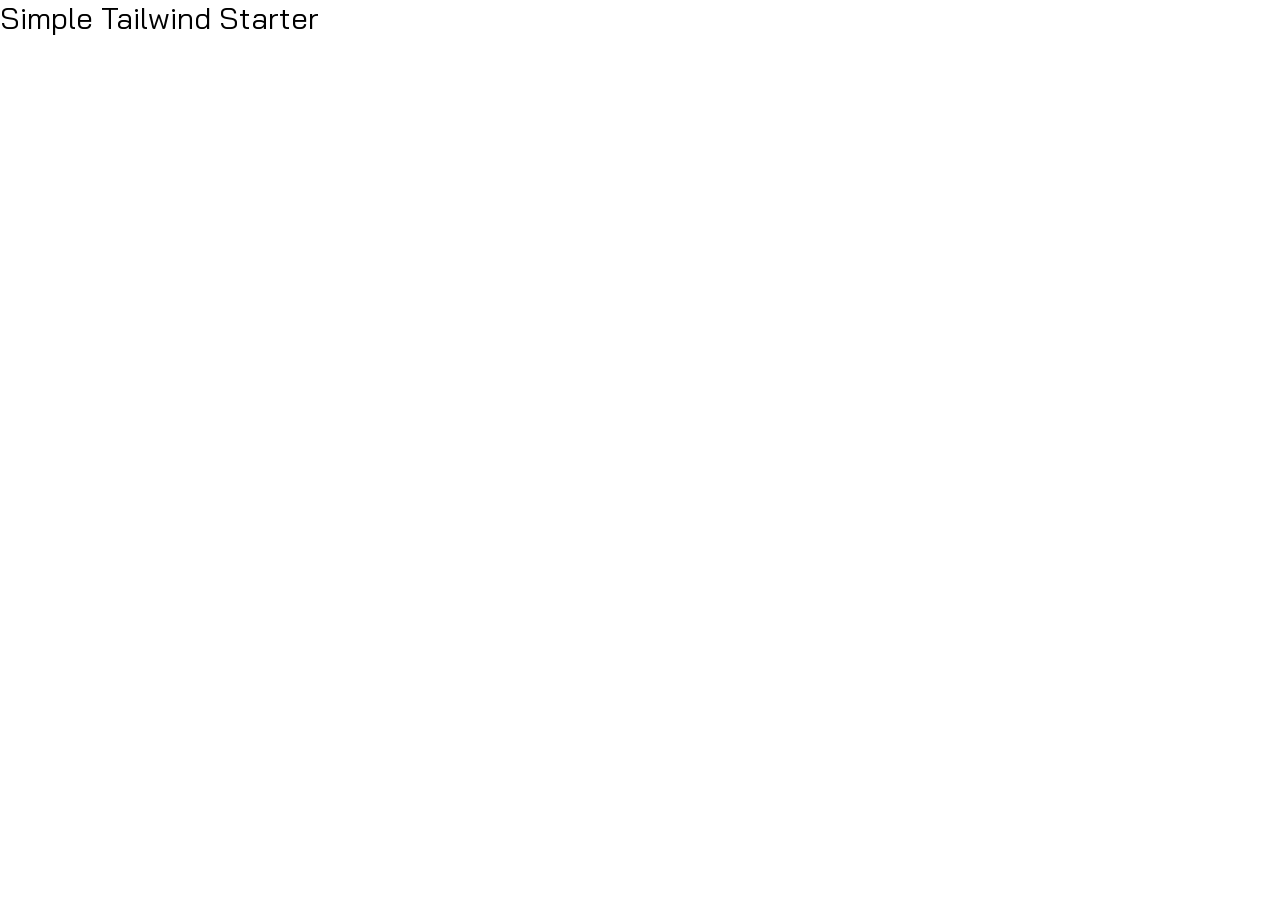
==== src/index.html @ b0ad0be3 "setup and config" ====
<!DOCTYPE html>
<html lang="en">
  <head>
    <meta charset="UTF-8" />
    <meta name="viewport" content="width=device-width, initial-scale=1.0" />
    <link rel="preconnect" href="https://fonts.googleapis.com" />
    <link rel="preconnect" href="https://fonts.gstatic.com" crossorigin />
    <link
      href="https://fonts.googleapis.com/css2?family=Bai+Jamjuree:wght@400;600&display=swap"
      rel="stylesheet"
    />
    <link rel="stylesheet" href="../css//style.css" />
    <title>Simple Tailwind Starter</title>
  </head>
  <body>
    <h1 class="text-3xl">Simple Tailwind Starter</h1>
  </body>
</html>
---- css/style.css ----
/*
! tailwindcss v3.4.5 | MIT License | https://tailwindcss.com
*/

/*
1. Prevent padding and border from affecting element width. (https://github.com/mozdevs/cssremedy/issues/4)
2. Allow adding a border to an element by just adding a border-width. (https://github.com/tailwindcss/tailwindcss/pull/116)
*/

*,
::before,
::after {
  box-sizing: border-box;
  /* 1 */
  border-width: 0;
  /* 2 */
  border-style: solid;
  /* 2 */
  border-color: #e5e7eb;
  /* 2 */
}

::before,
::after {
  --tw-content: '';
}

/*
1. Use a consistent sensible line-height in all browsers.
2. Prevent adjustments of font size after orientation changes in iOS.
3. Use a more readable tab size.
4. Use the user's configured `sans` font-family by default.
5. Use the user's configured `sans` font-feature-settings by default.
6. Use the user's configured `sans` font-variation-settings by default.
7. Disable tap highlights on iOS
*/

html,
:host {
  line-height: 1.5;
  /* 1 */
  -webkit-text-size-adjust: 100%;
  /* 2 */
  -moz-tab-size: 4;
  /* 3 */
  -o-tab-size: 4;
     tab-size: 4;
  /* 3 */
  font-family: Bai Jamjuree, sans-serif;
  /* 4 */
  font-feature-settings: normal;
  /* 5 */
  font-variation-settings: normal;
  /* 6 */
  -webkit-tap-highlight-color: transparent;
  /* 7 */
}

/*
1. Remove the margin in all browsers.
2. Inherit line-height from `html` so users can set them as a class directly on the `html` element.
*/

body {
  margin: 0;
  /* 1 */
  line-height: inherit;
  /* 2 */
}

/*
1. Add the correct height in Firefox.
2. Correct the inheritance of border color in Firefox. (https://bugzilla.mozilla.org/show_bug.cgi?id=190655)
3. Ensure horizontal rules are visible by default.
*/

hr {
  height: 0;
  /* 1 */
  color: inherit;
  /* 2 */
  border-top-width: 1px;
  /* 3 */
}

/*
Add the correct text decoration in Chrome, Edge, and Safari.
*/

abbr:where([title]) {
  -webkit-text-decoration: underline dotted;
          text-decoration: underline dotted;
}

/*
Remove the default font size and weight for headings.
*/

h1,
h2,
h3,
h4,
h5,
h6 {
  font-size: inherit;
  font-weight: inherit;
}

/*
Reset links to optimize for opt-in styling instead of opt-out.
*/

a {
  color: inherit;
  text-decoration: inherit;
}

/*
Add the correct font weight in Edge and Safari.
*/

b,
strong {
  font-weight: bolder;
}

/*
1. Use the user's configured `mono` font-family by default.
2. Use the user's configured `mono` font-feature-settings by default.
3. Use the user's configured `mono` font-variation-settings by default.
4. Correct the odd `em` font sizing in all browsers.
*/

code,
kbd,
samp,
pre {
  font-family: ui-monospace, SFMono-Regular, Menlo, Monaco, Consolas, "Liberation Mono", "Courier New", monospace;
  /* 1 */
  font-feature-settings: normal;
  /* 2 */
  font-variation-settings: normal;
  /* 3 */
  font-size: 1em;
  /* 4 */
}

/*
Add the correct font size in all browsers.
*/

small {
  font-size: 80%;
}

/*
Prevent `sub` and `sup` elements from affecting the line height in all browsers.
*/

sub,
sup {
  font-size: 75%;
  line-height: 0;
  position: relative;
  vertical-align: baseline;
}

sub {
  bottom: -0.25em;
}

sup {
  top: -0.5em;
}

/*
1. Remove text indentation from table contents in Chrome and Safari. (https://bugs.chromium.org/p/chromium/issues/detail?id=999088, https://bugs.webkit.org/show_bug.cgi?id=201297)
2. Correct table border color inheritance in all Chrome and Safari. (https://bugs.chromium.org/p/chromium/issues/detail?id=935729, https://bugs.webkit.org/show_bug.cgi?id=195016)
3. Remove gaps between table borders by default.
*/

table {
  text-indent: 0;
  /* 1 */
  border-color: inherit;
  /* 2 */
  border-collapse: collapse;
  /* 3 */
}

/*
1. Change the font styles in all browsers.
2. Remove the margin in Firefox and Safari.
3. Remove default padding in all browsers.
*/

button,
input,
optgroup,
select,
textarea {
  font-family: inherit;
  /* 1 */
  font-feature-settings: inherit;
  /* 1 */
  font-variation-settings: inherit;
  /* 1 */
  font-size: 100%;
  /* 1 */
  font-weight: inherit;
  /* 1 */
  line-height: inherit;
  /* 1 */
  letter-spacing: inherit;
  /* 1 */
  color: inherit;
  /* 1 */
  margin: 0;
  /* 2 */
  padding: 0;
  /* 3 */
}

/*
Remove the inheritance of text transform in Edge and Firefox.
*/

button,
select {
  text-transform: none;
}

/*
1. Correct the inability to style clickable types in iOS and Safari.
2. Remove default button styles.
*/

button,
input:where([type='button']),
input:where([type='reset']),
input:where([type='submit']) {
  -webkit-appearance: button;
  /* 1 */
  background-color: transparent;
  /* 2 */
  background-image: none;
  /* 2 */
}

/*
Use the modern Firefox focus style for all focusable elements.
*/

:-moz-focusring {
  outline: auto;
}

/*
Remove the additional `:invalid` styles in Firefox. (https://github.com/mozilla/gecko-dev/blob/2f9eacd9d3d995c937b4251a5557d95d494c9be1/layout/style/res/forms.css#L728-L737)
*/

:-moz-ui-invalid {
  box-shadow: none;
}

/*
Add the correct vertical alignment in Chrome and Firefox.
*/

progress {
  vertical-align: baseline;
}

/*
Correct the cursor style of increment and decrement buttons in Safari.
*/

::-webkit-inner-spin-button,
::-webkit-outer-spin-button {
  height: auto;
}

/*
1. Correct the odd appearance in Chrome and Safari.
2. Correct the outline style in Safari.
*/

[type='search'] {
  -webkit-appearance: textfield;
  /* 1 */
  outline-offset: -2px;
  /* 2 */
}

/*
Remove the inner padding in Chrome and Safari on macOS.
*/

::-webkit-search-decoration {
  -webkit-appearance: none;
}

/*
1. Correct the inability to style clickable types in iOS and Safari.
2. Change font properties to `inherit` in Safari.
*/

::-webkit-file-upload-button {
  -webkit-appearance: button;
  /* 1 */
  font: inherit;
  /* 2 */
}

/*
Add the correct display in Chrome and Safari.
*/

summary {
  display: list-item;
}

/*
Removes the default spacing and border for appropriate elements.
*/

blockquote,
dl,
dd,
h1,
h2,
h3,
h4,
h5,
h6,
hr,
figure,
p,
pre {
  margin: 0;
}

fieldset {
  margin: 0;
  padding: 0;
}

legend {
  padding: 0;
}

ol,
ul,
menu {
  list-style: none;
  margin: 0;
  padding: 0;
}

/*
Reset default styling for dialogs.
*/

dialog {
  padding: 0;
}

/*
Prevent resizing textareas horizontally by default.
*/

textarea {
  resize: vertical;
}

/*
1. Reset the default placeholder opacity in Firefox. (https://github.com/tailwindlabs/tailwindcss/issues/3300)
2. Set the default placeholder color to the user's configured gray 400 color.
*/

input::-moz-placeholder, textarea::-moz-placeholder {
  opacity: 1;
  /* 1 */
  color: #9ca3af;
  /* 2 */
}

input::placeholder,
textarea::placeholder {
  opacity: 1;
  /* 1 */
  color: #9ca3af;
  /* 2 */
}

/*
Set the default cursor for buttons.
*/

button,
[role="button"] {
  cursor: pointer;
}

/*
Make sure disabled buttons don't get the pointer cursor.
*/

:disabled {
  cursor: default;
}

/*
1. Make replaced elements `display: block` by default. (https://github.com/mozdevs/cssremedy/issues/14)
2. Add `vertical-align: middle` to align replaced elements more sensibly by default. (https://github.com/jensimmons/cssremedy/issues/14#issuecomment-634934210)
   This can trigger a poorly considered lint error in some tools but is included by design.
*/

img,
svg,
video,
canvas,
audio,
iframe,
embed,
object {
  display: block;
  /* 1 */
  vertical-align: middle;
  /* 2 */
}

/*
Constrain images and videos to the parent width and preserve their intrinsic aspect ratio. (https://github.com/mozdevs/cssremedy/issues/14)
*/

img,
video {
  max-width: 100%;
  height: auto;
}

/* Make elements with the HTML hidden attribute stay hidden by default */

[hidden] {
  display: none;
}

*, ::before, ::after {
  --tw-border-spacing-x: 0;
  --tw-border-spacing-y: 0;
  --tw-translate-x: 0;
  --tw-translate-y: 0;
  --tw-rotate: 0;
  --tw-skew-x: 0;
  --tw-skew-y: 0;
  --tw-scale-x: 1;
  --tw-scale-y: 1;
  --tw-pan-x:  ;
  --tw-pan-y:  ;
  --tw-pinch-zoom:  ;
  --tw-scroll-snap-strictness: proximity;
  --tw-gradient-from-position:  ;
  --tw-gradient-via-position:  ;
  --tw-gradient-to-position:  ;
  --tw-ordinal:  ;
  --tw-slashed-zero:  ;
  --tw-numeric-figure:  ;
  --tw-numeric-spacing:  ;
  --tw-numeric-fraction:  ;
  --tw-ring-inset:  ;
  --tw-ring-offset-width: 0px;
  --tw-ring-offset-color: #fff;
  --tw-ring-color: rgb(59 130 246 / 0.5);
  --tw-ring-offset-shadow: 0 0 #0000;
  --tw-ring-shadow: 0 0 #0000;
  --tw-shadow: 0 0 #0000;
  --tw-shadow-colored: 0 0 #0000;
  --tw-blur:  ;
  --tw-brightness:  ;
  --tw-contrast:  ;
  --tw-grayscale:  ;
  --tw-hue-rotate:  ;
  --tw-invert:  ;
  --tw-saturate:  ;
  --tw-sepia:  ;
  --tw-drop-shadow:  ;
  --tw-backdrop-blur:  ;
  --tw-backdrop-brightness:  ;
  --tw-backdrop-contrast:  ;
  --tw-backdrop-grayscale:  ;
  --tw-backdrop-hue-rotate:  ;
  --tw-backdrop-invert:  ;
  --tw-backdrop-opacity:  ;
  --tw-backdrop-saturate:  ;
  --tw-backdrop-sepia:  ;
  --tw-contain-size:  ;
  --tw-contain-layout:  ;
  --tw-contain-paint:  ;
  --tw-contain-style:  ;
}

::backdrop {
  --tw-border-spacing-x: 0;
  --tw-border-spacing-y: 0;
  --tw-translate-x: 0;
  --tw-translate-y: 0;
  --tw-rotate: 0;
  --tw-skew-x: 0;
  --tw-skew-y: 0;
  --tw-scale-x: 1;
  --tw-scale-y: 1;
  --tw-pan-x:  ;
  --tw-pan-y:  ;
  --tw-pinch-zoom:  ;
  --tw-scroll-snap-strictness: proximity;
  --tw-gradient-from-position:  ;
  --tw-gradient-via-position:  ;
  --tw-gradient-to-position:  ;
  --tw-ordinal:  ;
  --tw-slashed-zero:  ;
  --tw-numeric-figure:  ;
  --tw-numeric-spacing:  ;
  --tw-numeric-fraction:  ;
  --tw-ring-inset:  ;
  --tw-ring-offset-width: 0px;
  --tw-ring-offset-color: #fff;
  --tw-ring-color: rgb(59 130 246 / 0.5);
  --tw-ring-offset-shadow: 0 0 #0000;
  --tw-ring-shadow: 0 0 #0000;
  --tw-shadow: 0 0 #0000;
  --tw-shadow-colored: 0 0 #0000;
  --tw-blur:  ;
  --tw-brightness:  ;
  --tw-contrast:  ;
  --tw-grayscale:  ;
  --tw-hue-rotate:  ;
  --tw-invert:  ;
  --tw-saturate:  ;
  --tw-sepia:  ;
  --tw-drop-shadow:  ;
  --tw-backdrop-blur:  ;
  --tw-backdrop-brightness:  ;
  --tw-backdrop-contrast:  ;
  --tw-backdrop-grayscale:  ;
  --tw-backdrop-hue-rotate:  ;
  --tw-backdrop-invert:  ;
  --tw-backdrop-opacity:  ;
  --tw-backdrop-saturate:  ;
  --tw-backdrop-sepia:  ;
  --tw-contain-size:  ;
  --tw-contain-layout:  ;
  --tw-contain-paint:  ;
  --tw-contain-style:  ;
}

.bg-red-600 {
  --tw-bg-opacity: 1;
  background-color: rgb(220 38 38 / var(--tw-bg-opacity));
}

.text-3xl {
  font-size: 1.875rem;
  line-height: 2.25rem;
}
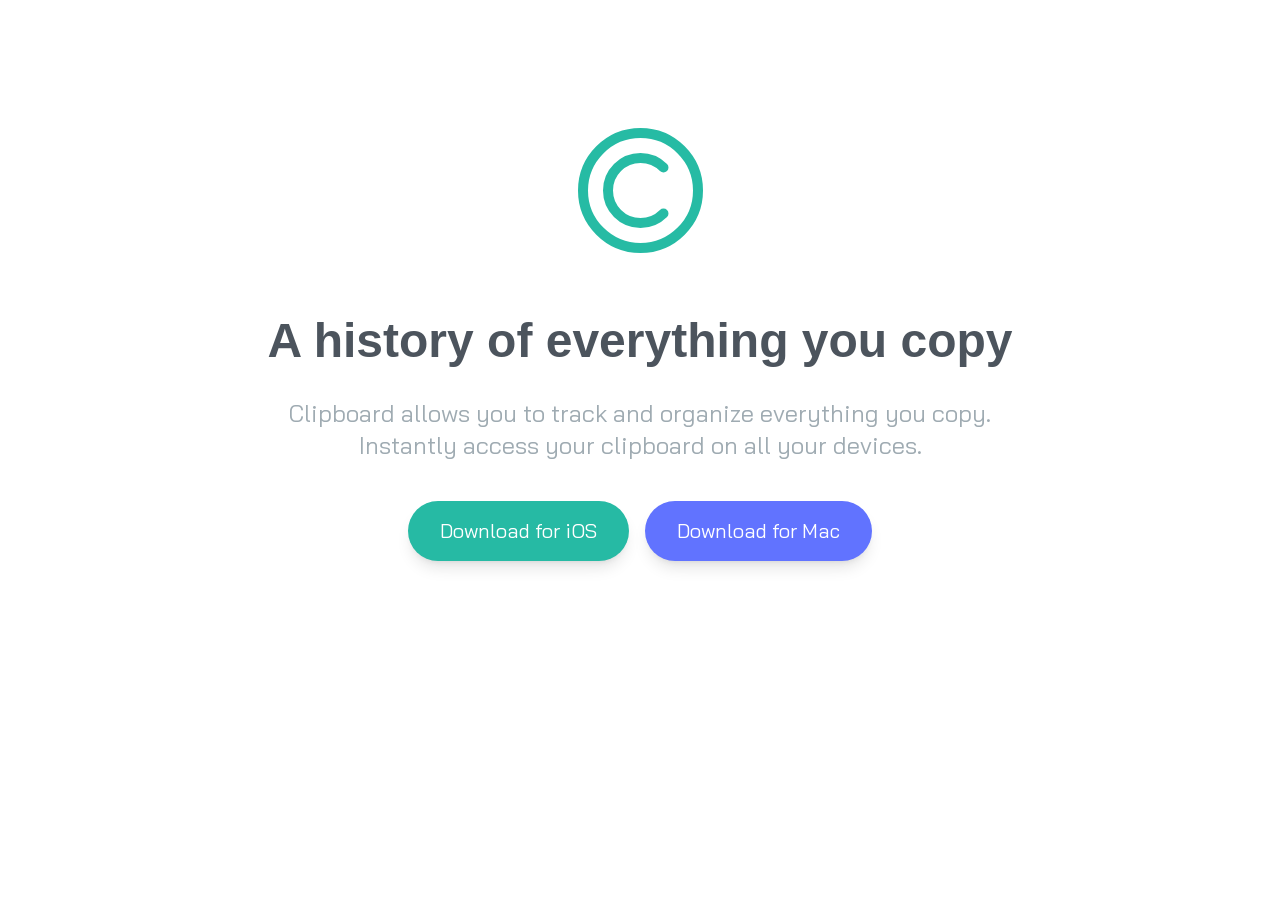
==== commit f2f5d43c: "hero section & background image" ====
--- a/src/index.html
+++ b/src/index.html
@@ -10,9 +10,52 @@
       rel="stylesheet"
     />
     <link rel="stylesheet" href="../css//style.css" />
-    <title>Simple Tailwind Starter</title>
+    <title>Clipboard</title>
   </head>
   <body>
-    <h1 class="text-3xl">Simple Tailwind Starter</h1>
+    <!-- Hero Section -->
+    <section id="hero">
+      <div class="max-w-6xl mx-auto text-center mb-40 px-10 pt-16">
+        <svg
+          width="125"
+          height="125"
+          class="mx-auto my-16"
+          xmlns="http://www.w3.org/2000/svg"
+        >
+          <g stroke="#26BBA4" stroke-width="10" fill="none" fill-rule="evenodd">
+            <circle cx="62.5" cy="62.5" r="57.5" />
+            <path
+              d="M85.481 85.481c-12.692 12.692-33.27 12.692-45.962 0s-12.692-33.27 0-45.962 33.27-12.692 45.962 0"
+              stroke-linecap="round"
+            />
+          </g>
+        </svg>
+
+        <h3 class="mb-8 text-4xl font-bold text-darkGrayishBlue md:text-5xl">
+          A history of everything you copy
+        </h3>
+
+        <p class="max-w-3xl mx-auto mb-10 text-2xl text-grayishBlue">
+          Clipboard allows you to track and organize everything you copy.
+          Instantly access your clipboard on all your devices.
+        </p>
+
+        <!-- Button Container -->
+        <div
+          class="flex flex-col justify-center w-full space-y-6 text-xl text-white md:flex-row md:space-y-0 md:space-x-4"
+        >
+          <a
+            href="#"
+            class="p-4 px-8 rounded-full shadow-lg bg-strongCyan duration-200 hover:opacity-80"
+            >Download for iOS</a
+          >
+          <a
+            href="#"
+            class="p-4 px-8 rounded-full shadow-lg bg-lightBlue duration-200 hover:opacity-80"
+            >Download for Mac</a
+          >
+        </div>
+      </div>
+    </section>
   </body>
 </html>
--- a/css/style.css
+++ b/css/style.css
@@ -554,12 +554,173 @@
   --tw-contain-style:  ;
 }
 
-.bg-red-600 {
+.mx-auto {
+  margin-left: auto;
+  margin-right: auto;
+}
+
+.my-16 {
+  margin-top: 4rem;
+  margin-bottom: 4rem;
+}
+
+.mb-10 {
+  margin-bottom: 2.5rem;
+}
+
+.mb-40 {
+  margin-bottom: 10rem;
+}
+
+.mb-8 {
+  margin-bottom: 2rem;
+}
+
+.flex {
+  display: flex;
+}
+
+.w-full {
+  width: 100%;
+}
+
+.max-w-3xl {
+  max-width: 48rem;
+}
+
+.max-w-6xl {
+  max-width: 72rem;
+}
+
+.flex-col {
+  flex-direction: column;
+}
+
+.justify-center {
+  justify-content: center;
+}
+
+.space-y-6 > :not([hidden]) ~ :not([hidden]) {
+  --tw-space-y-reverse: 0;
+  margin-top: calc(1.5rem * calc(1 - var(--tw-space-y-reverse)));
+  margin-bottom: calc(1.5rem * var(--tw-space-y-reverse));
+}
+
+.rounded-full {
+  border-radius: 9999px;
+}
+
+.bg-lightBlue {
   --tw-bg-opacity: 1;
-  background-color: rgb(220 38 38 / var(--tw-bg-opacity));
-}
-
-.text-3xl {
-  font-size: 1.875rem;
-  line-height: 2.25rem;
-}
+  background-color: hsl(233 100% 69% / var(--tw-bg-opacity));
+}
+
+.bg-strongCyan {
+  --tw-bg-opacity: 1;
+  background-color: hsl(171 66% 44% / var(--tw-bg-opacity));
+}
+
+.p-4 {
+  padding: 1rem;
+}
+
+.px-10 {
+  padding-left: 2.5rem;
+  padding-right: 2.5rem;
+}
+
+.px-8 {
+  padding-left: 2rem;
+  padding-right: 2rem;
+}
+
+.pt-16 {
+  padding-top: 4rem;
+}
+
+.text-center {
+  text-align: center;
+}
+
+.text-2xl {
+  font-size: 1.5rem;
+  line-height: 2rem;
+}
+
+.text-4xl {
+  font-size: 2.25rem;
+  line-height: 2.5rem;
+}
+
+.text-xl {
+  font-size: 1.25rem;
+  line-height: 1.75rem;
+}
+
+.font-bold {
+  font-weight: 700;
+}
+
+.text-darkGrayishBlue {
+  --tw-text-opacity: 1;
+  color: hsl(210 10% 33% / var(--tw-text-opacity));
+}
+
+.text-grayishBlue {
+  --tw-text-opacity: 1;
+  color: hsl(201 11% 66% / var(--tw-text-opacity));
+}
+
+.text-white {
+  --tw-text-opacity: 1;
+  color: rgb(255 255 255 / var(--tw-text-opacity));
+}
+
+.shadow-lg {
+  --tw-shadow: 0 10px 15px -3px rgb(0 0 0 / 0.1), 0 4px 6px -4px rgb(0 0 0 / 0.1);
+  --tw-shadow-colored: 0 10px 15px -3px var(--tw-shadow-color), 0 4px 6px -4px var(--tw-shadow-color);
+  box-shadow: var(--tw-ring-offset-shadow, 0 0 #0000), var(--tw-ring-shadow, 0 0 #0000), var(--tw-shadow);
+}
+
+.duration-200 {
+  transition-duration: 200ms;
+}
+
+body {
+  background-image: url("../src/images/bg-header-desktop.png");
+  background-repeat: no-repeat;
+  background-size: contain;
+}
+
+@media (max-width: 576px) {
+  body {
+    background-image: url("../src/images/bg-header-mobile.png");
+  }
+}
+
+.hover\:opacity-80:hover {
+  opacity: 0.8;
+}
+
+@media (min-width: 768px) {
+  .md\:flex-row {
+    flex-direction: row;
+  }
+
+  .md\:space-x-4 > :not([hidden]) ~ :not([hidden]) {
+    --tw-space-x-reverse: 0;
+    margin-right: calc(1rem * var(--tw-space-x-reverse));
+    margin-left: calc(1rem * calc(1 - var(--tw-space-x-reverse)));
+  }
+
+  .md\:space-y-0 > :not([hidden]) ~ :not([hidden]) {
+    --tw-space-y-reverse: 0;
+    margin-top: calc(0px * calc(1 - var(--tw-space-y-reverse)));
+    margin-bottom: calc(0px * var(--tw-space-y-reverse));
+  }
+
+  .md\:text-5xl {
+    font-size: 3rem;
+    line-height: 1;
+  }
+}
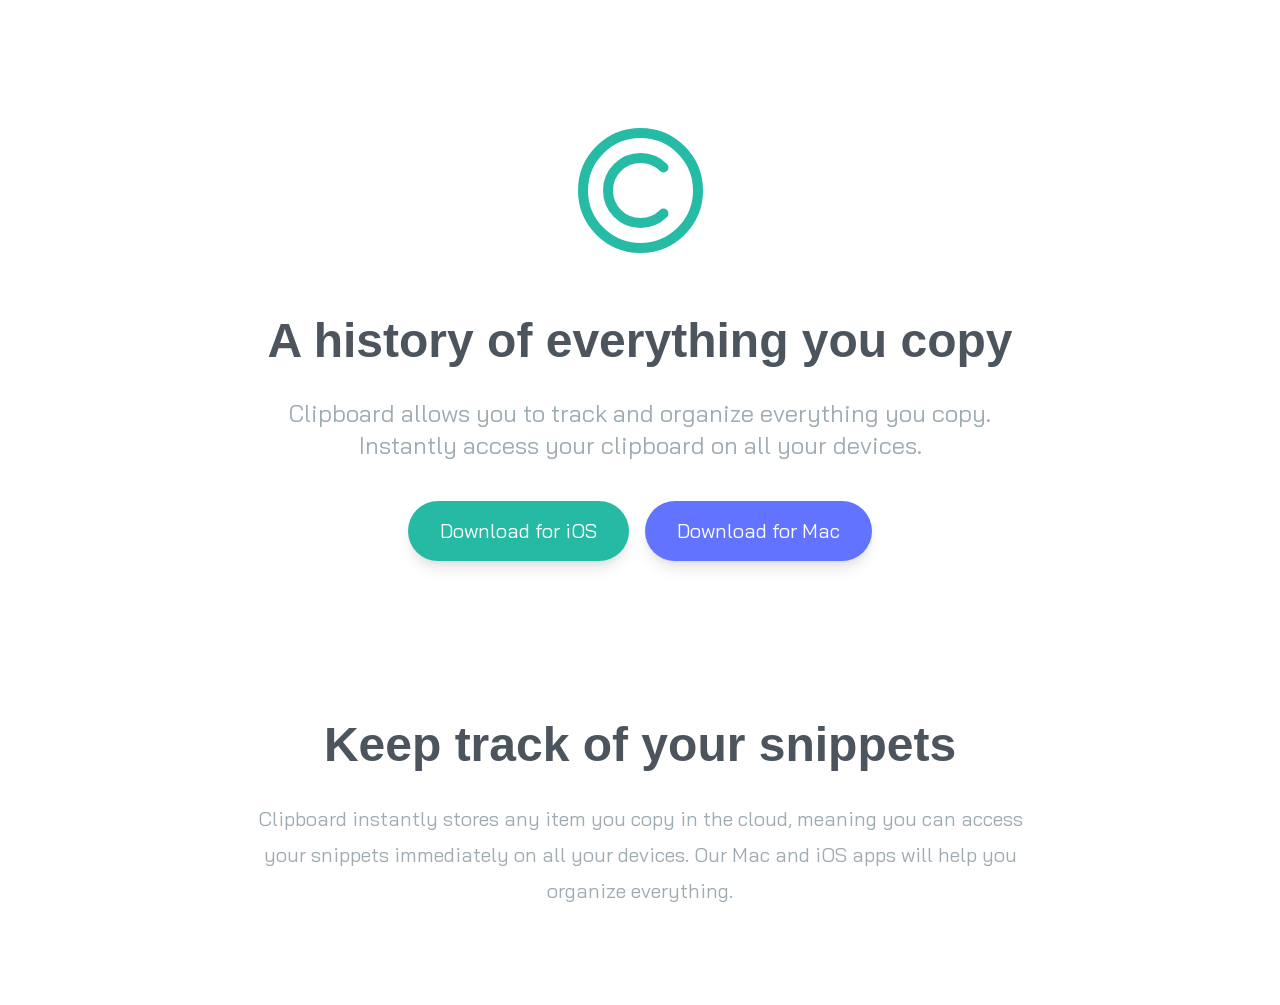
==== commit f5562de1: "snippets section & using directives" ====
--- a/src/index.html
+++ b/src/index.html
@@ -15,7 +15,7 @@
   <body>
     <!-- Hero Section -->
     <section id="hero">
-      <div class="max-w-6xl mx-auto text-center mb-40 px-10 pt-16">
+      <div class="section-container mb-40 px-10 pt-16">
         <svg
           width="125"
           height="125"
@@ -31,9 +31,7 @@
           </g>
         </svg>
 
-        <h3 class="mb-8 text-4xl font-bold text-darkGrayishBlue md:text-5xl">
-          A history of everything you copy
-        </h3>
+        <h3>A history of everything you copy</h3>
 
         <p class="max-w-3xl mx-auto mb-10 text-2xl text-grayishBlue">
           Clipboard allows you to track and organize everything you copy.
@@ -41,9 +39,7 @@
         </p>
 
         <!-- Button Container -->
-        <div
-          class="flex flex-col justify-center w-full space-y-6 text-xl text-white md:flex-row md:space-y-0 md:space-x-4"
-        >
+        <div class="button-container">
           <a
             href="#"
             class="p-4 px-8 rounded-full shadow-lg bg-strongCyan duration-200 hover:opacity-80"
@@ -57,5 +53,19 @@
         </div>
       </div>
     </section>
+
+    <!-- Snippets Section -->
+    <section id="snippets">
+      <div class="section-container my-20 px-10">
+        <h3>Keep track of your snippets</h3>
+        <p
+          class="max-w-3xl mx-auto mb-24 text-xl leading-9 text-center text-grayishBlue"
+        >
+          Clipboard instantly stores any item you copy in the cloud, meaning you
+          can access your snippets immediately on all your devices. Our Mac and
+          iOS apps will help you organize everything.
+        </p>
+      </div>
+    </section>
   </body>
 </html>
--- a/css/style.css
+++ b/css/style.css
@@ -444,6 +444,22 @@
 
 [hidden] {
   display: none;
+}
+
+h3 {
+  margin-bottom: 2rem;
+  font-size: 2.25rem;
+  line-height: 2.5rem;
+  font-weight: 700;
+  --tw-text-opacity: 1;
+  color: hsl(210 10% 33% / var(--tw-text-opacity));
+}
+
+@media (min-width: 768px) {
+  h3 {
+    font-size: 3rem;
+    line-height: 1;
+  }
 }
 
 *, ::before, ::after {
@@ -564,46 +580,25 @@
   margin-bottom: 4rem;
 }
 
+.my-20 {
+  margin-top: 5rem;
+  margin-bottom: 5rem;
+}
+
 .mb-10 {
   margin-bottom: 2.5rem;
 }
 
+.mb-24 {
+  margin-bottom: 6rem;
+}
+
 .mb-40 {
   margin-bottom: 10rem;
 }
 
-.mb-8 {
-  margin-bottom: 2rem;
-}
-
-.flex {
-  display: flex;
-}
-
-.w-full {
-  width: 100%;
-}
-
 .max-w-3xl {
   max-width: 48rem;
-}
-
-.max-w-6xl {
-  max-width: 72rem;
-}
-
-.flex-col {
-  flex-direction: column;
-}
-
-.justify-center {
-  justify-content: center;
-}
-
-.space-y-6 > :not([hidden]) ~ :not([hidden]) {
-  --tw-space-y-reverse: 0;
-  margin-top: calc(1.5rem * calc(1 - var(--tw-space-y-reverse)));
-  margin-bottom: calc(1.5rem * var(--tw-space-y-reverse));
 }
 
 .rounded-full {
@@ -647,33 +642,18 @@
   line-height: 2rem;
 }
 
-.text-4xl {
-  font-size: 2.25rem;
-  line-height: 2.5rem;
-}
-
 .text-xl {
   font-size: 1.25rem;
   line-height: 1.75rem;
 }
 
-.font-bold {
-  font-weight: 700;
-}
-
-.text-darkGrayishBlue {
-  --tw-text-opacity: 1;
-  color: hsl(210 10% 33% / var(--tw-text-opacity));
+.leading-9 {
+  line-height: 2.25rem;
 }
 
 .text-grayishBlue {
   --tw-text-opacity: 1;
   color: hsl(201 11% 66% / var(--tw-text-opacity));
-}
-
-.text-white {
-  --tw-text-opacity: 1;
-  color: rgb(255 255 255 / var(--tw-text-opacity));
 }
 
 .shadow-lg {
@@ -686,6 +666,48 @@
   transition-duration: 200ms;
 }
 
+.section-container {
+  margin-left: auto;
+  margin-right: auto;
+  max-width: 72rem;
+  text-align: center;
+}
+
+.button-container {
+  display: flex;
+  width: 100%;
+  flex-direction: column;
+  justify-content: center;
+}
+
+.button-container > :not([hidden]) ~ :not([hidden]) {
+  --tw-space-y-reverse: 0;
+  margin-top: calc(1.5rem * calc(1 - var(--tw-space-y-reverse)));
+  margin-bottom: calc(1.5rem * var(--tw-space-y-reverse));
+}
+
+.button-container {
+  font-size: 1.25rem;
+  line-height: 1.75rem;
+  --tw-text-opacity: 1;
+  color: rgb(255 255 255 / var(--tw-text-opacity));
+}
+
+@media (min-width: 768px) {
+  .button-container {
+    flex-direction: row;
+  }
+
+  .button-container > :not([hidden]) ~ :not([hidden]) {
+    --tw-space-y-reverse: 0;
+    margin-top: calc(0px * calc(1 - var(--tw-space-y-reverse)));
+    margin-bottom: calc(0px * var(--tw-space-y-reverse));
+    --tw-space-x-reverse: 0;
+    margin-right: calc(1rem * var(--tw-space-x-reverse));
+    margin-left: calc(1rem * calc(1 - var(--tw-space-x-reverse)));
+  }
+}
+
 body {
   background-image: url("../src/images/bg-header-desktop.png");
   background-repeat: no-repeat;
@@ -701,26 +723,3 @@
 .hover\:opacity-80:hover {
   opacity: 0.8;
 }
-
-@media (min-width: 768px) {
-  .md\:flex-row {
-    flex-direction: row;
-  }
-
-  .md\:space-x-4 > :not([hidden]) ~ :not([hidden]) {
-    --tw-space-x-reverse: 0;
-    margin-right: calc(1rem * var(--tw-space-x-reverse));
-    margin-left: calc(1rem * calc(1 - var(--tw-space-x-reverse)));
-  }
-
-  .md\:space-y-0 > :not([hidden]) ~ :not([hidden]) {
-    --tw-space-y-reverse: 0;
-    margin-top: calc(0px * calc(1 - var(--tw-space-y-reverse)));
-    margin-bottom: calc(0px * var(--tw-space-y-reverse));
-  }
-
-  .md\:text-5xl {
-    font-size: 3rem;
-    line-height: 1;
-  }
-}
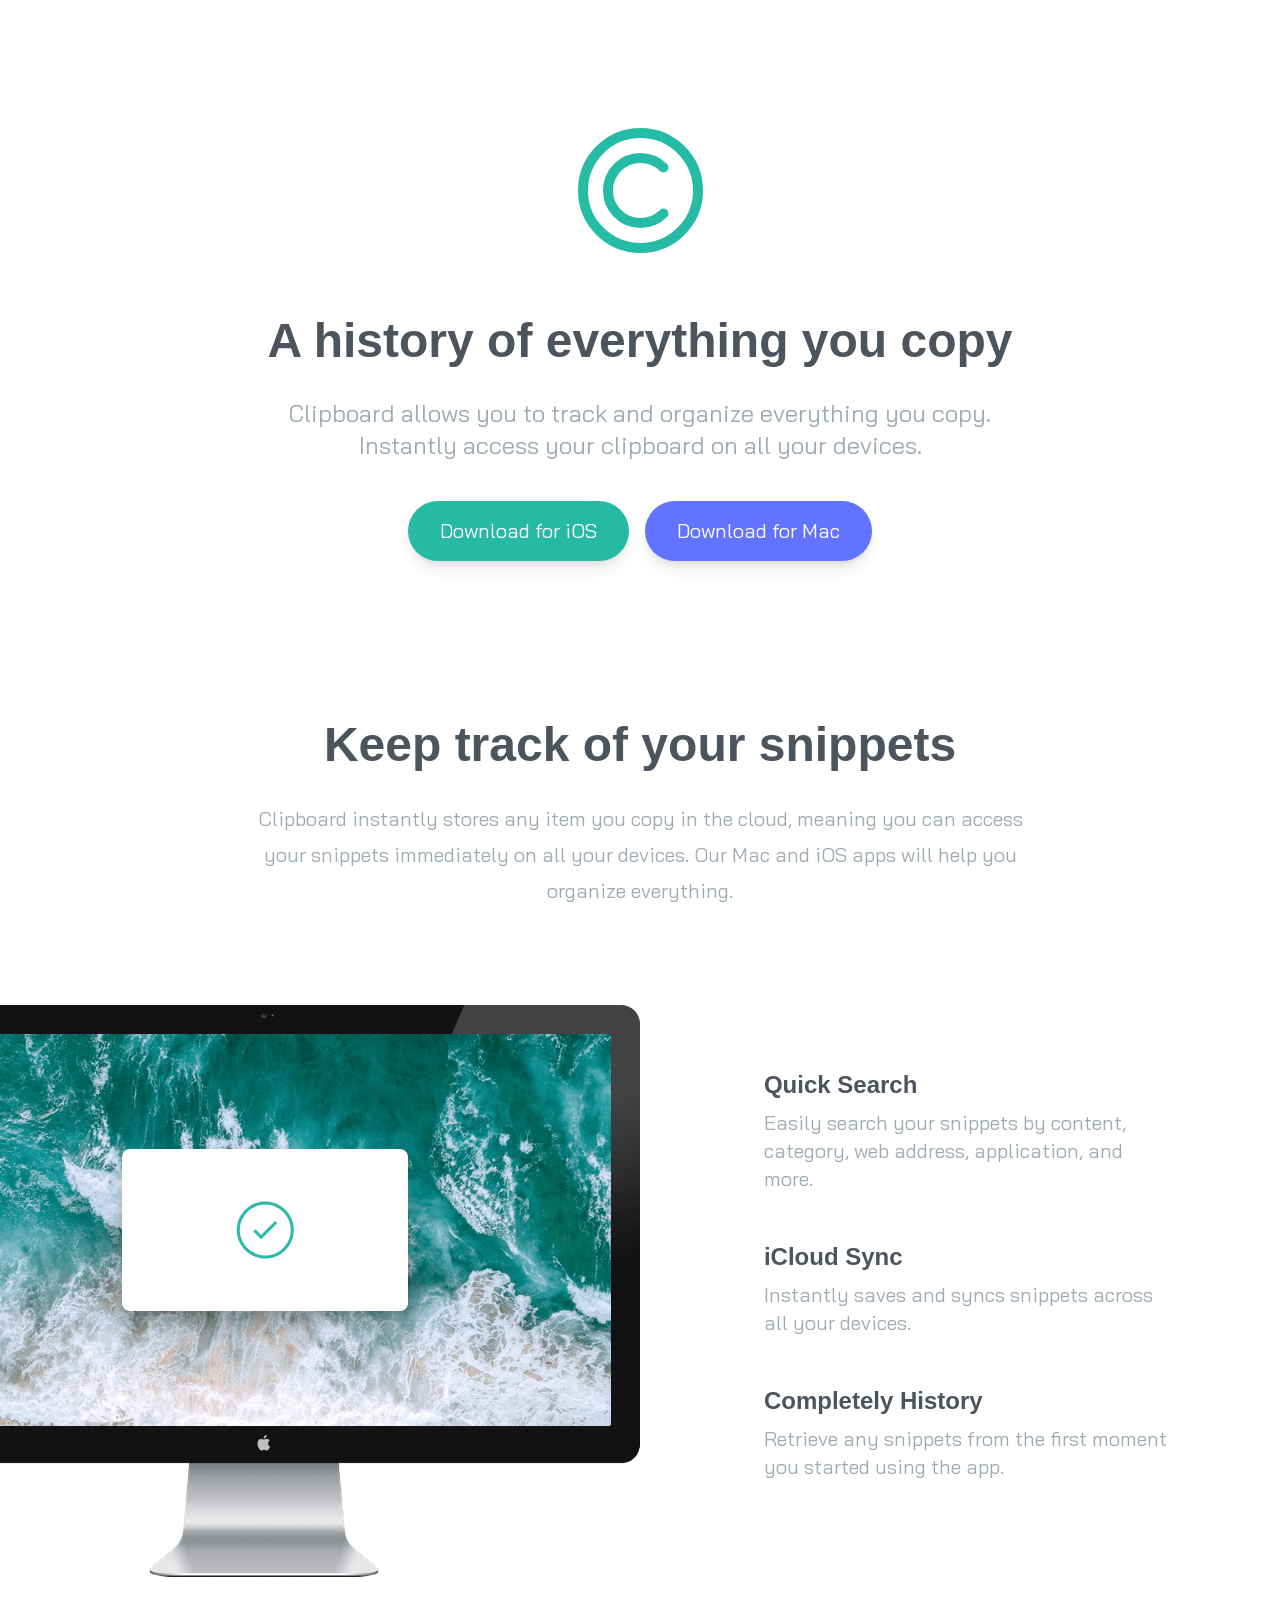
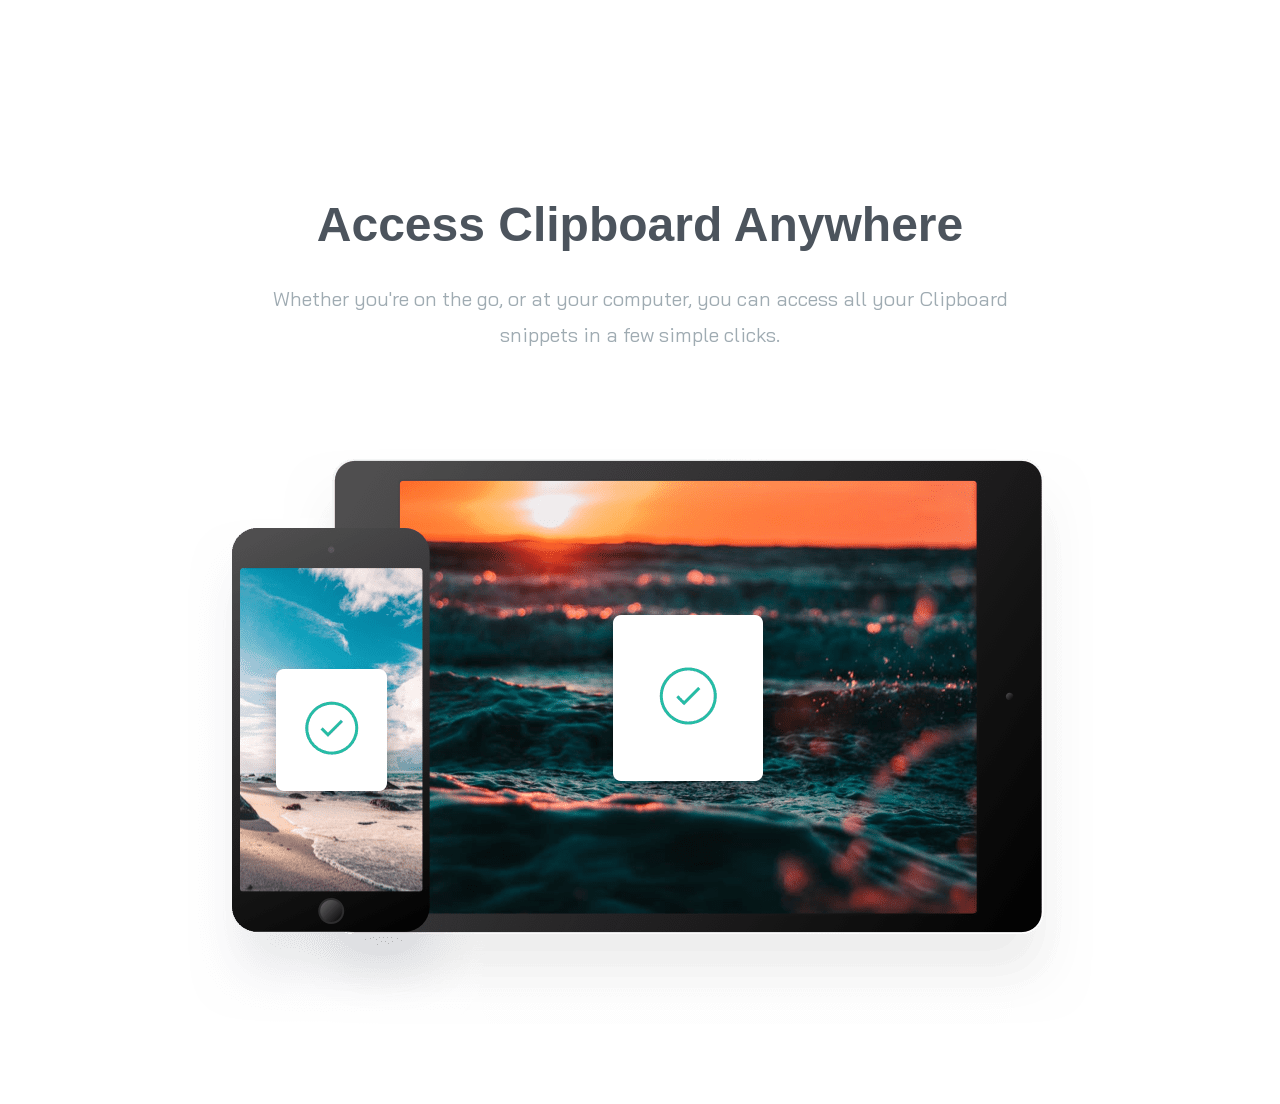
==== commit f7f4ea0a: "features section & items" ====
--- a/src/index.html
+++ b/src/index.html
@@ -67,5 +67,67 @@
         </p>
       </div>
     </section>
+
+    <!-- Features Section -->
+    <section id="features">
+      <div class="section-container my-20">
+        <div class="relative flex flex-col md:flex-row md:space-x-32">
+          <!-- Image -->
+          <div class="md:w-1/2">
+            <img
+              src="images/image-computer.png"
+              alt=""
+              class="md:absolute top-0 right-[50%]"
+            />
+          </div>
+
+          <!-- Items Container -->
+          <div
+            class="flex flex-col mt-16 mb-12 space-y-12 text-xl md:w-1/2 md:mb-60 md:text-left md:pl-16"
+          >
+            <!-- Item 1 -->
+            <div>
+              <h5>Quick Search</h5>
+              <p class="max-w-md text-grayishBlue">
+                Easily search your snippets by content, category, web address,
+                application, and more.
+              </p>
+            </div>
+
+            <!-- Item 2 -->
+            <div>
+              <h5>iCloud Sync</h5>
+              <p class="max-w-md text-grayishBlue">
+                Instantly saves and syncs snippets across all your devices.
+              </p>
+            </div>
+
+            <!-- Item 3 -->
+            <div>
+              <h5>Completely History</h5>
+              <p class="max-w-md text-grayishBlue">
+                Retrieve any snippets from the first moment you started using
+                the app.
+              </p>
+            </div>
+          </div>
+        </div>
+      </div>
+    </section>
+
+    <!-- Access Anywhere Section -->
+    <section id="access">
+      <div class="section-container my-20">
+        <h3>Access Clipboard Anywhere</h3>
+        <p
+          class="max-w-3xl mx-auto mb-24 text-xl leading-9 text-center text-grayishBlue"
+        >
+          Whether you're on the go, or at your computer, you can access all your
+          Clipboard snippets in a few simple clicks.
+        </p>
+
+        <img src="images/image-devices.png" alt="" class="mx-auto" />
+      </div>
+    </section>
   </body>
 </html>
--- a/css/style.css
+++ b/css/style.css
@@ -460,6 +460,15 @@
     font-size: 3rem;
     line-height: 1;
   }
+}
+
+h5 {
+  margin-bottom: 0.5rem;
+  font-size: 1.5rem;
+  line-height: 2rem;
+  font-weight: 700;
+  --tw-text-opacity: 1;
+  color: hsl(210 10% 33% / var(--tw-text-opacity));
 }
 
 *, ::before, ::after {
@@ -570,6 +579,18 @@
   --tw-contain-style:  ;
 }
 
+.relative {
+  position: relative;
+}
+
+.right-\[50\%\] {
+  right: 50%;
+}
+
+.top-0 {
+  top: 0px;
+}
+
 .mx-auto {
   margin-left: auto;
   margin-right: auto;
@@ -589,6 +610,10 @@
   margin-bottom: 2.5rem;
 }
 
+.mb-12 {
+  margin-bottom: 3rem;
+}
+
 .mb-24 {
   margin-bottom: 6rem;
 }
@@ -597,8 +622,30 @@
   margin-bottom: 10rem;
 }
 
+.mt-16 {
+  margin-top: 4rem;
+}
+
+.flex {
+  display: flex;
+}
+
 .max-w-3xl {
   max-width: 48rem;
+}
+
+.max-w-md {
+  max-width: 28rem;
+}
+
+.flex-col {
+  flex-direction: column;
+}
+
+.space-y-12 > :not([hidden]) ~ :not([hidden]) {
+  --tw-space-y-reverse: 0;
+  margin-top: calc(3rem * calc(1 - var(--tw-space-y-reverse)));
+  margin-bottom: calc(3rem * var(--tw-space-y-reverse));
 }
 
 .rounded-full {
@@ -670,6 +717,8 @@
   margin-left: auto;
   margin-right: auto;
   max-width: 72rem;
+  padding-left: 2.5rem;
+  padding-right: 2.5rem;
   text-align: center;
 }
 
@@ -723,3 +772,35 @@
 .hover\:opacity-80:hover {
   opacity: 0.8;
 }
+
+@media (min-width: 768px) {
+  .md\:absolute {
+    position: absolute;
+  }
+
+  .md\:mb-60 {
+    margin-bottom: 15rem;
+  }
+
+  .md\:w-1\/2 {
+    width: 50%;
+  }
+
+  .md\:flex-row {
+    flex-direction: row;
+  }
+
+  .md\:space-x-32 > :not([hidden]) ~ :not([hidden]) {
+    --tw-space-x-reverse: 0;
+    margin-right: calc(8rem * var(--tw-space-x-reverse));
+    margin-left: calc(8rem * calc(1 - var(--tw-space-x-reverse)));
+  }
+
+  .md\:pl-16 {
+    padding-left: 4rem;
+  }
+
+  .md\:text-left {
+    text-align: left;
+  }
+}
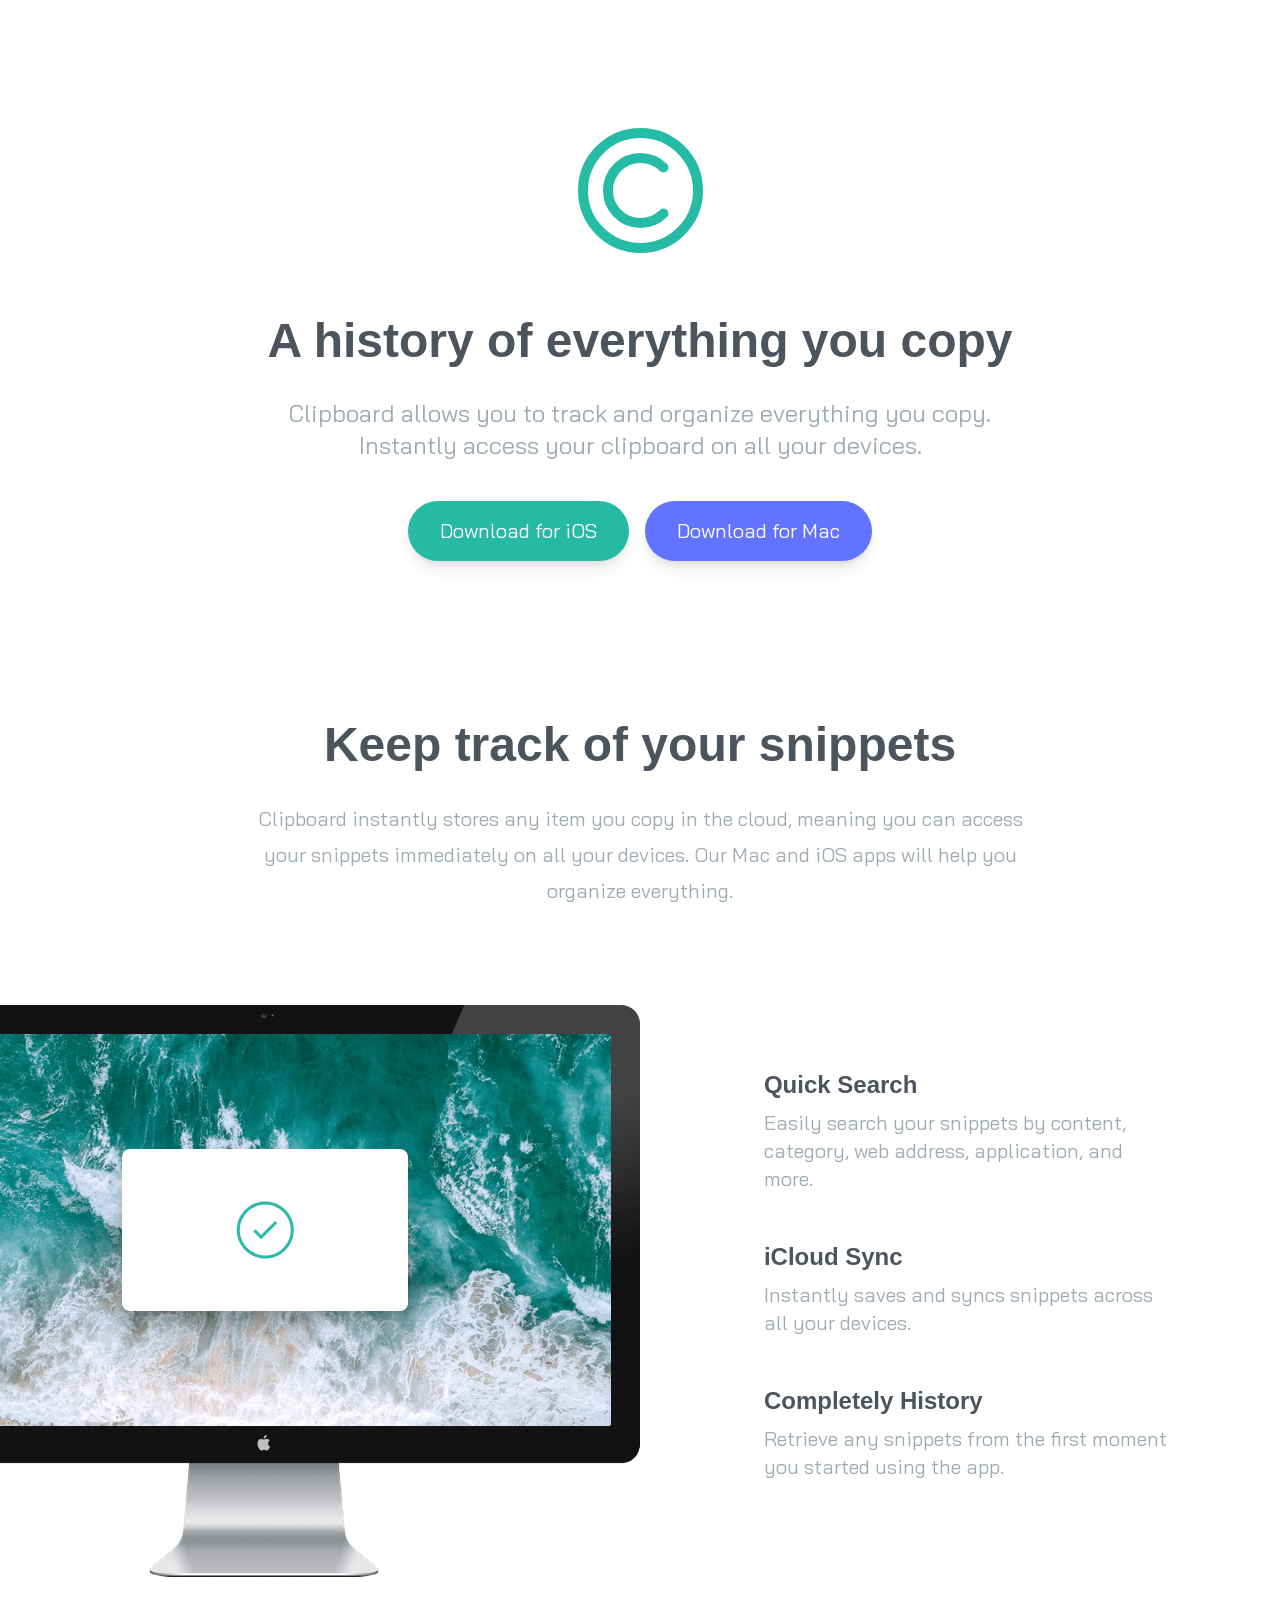
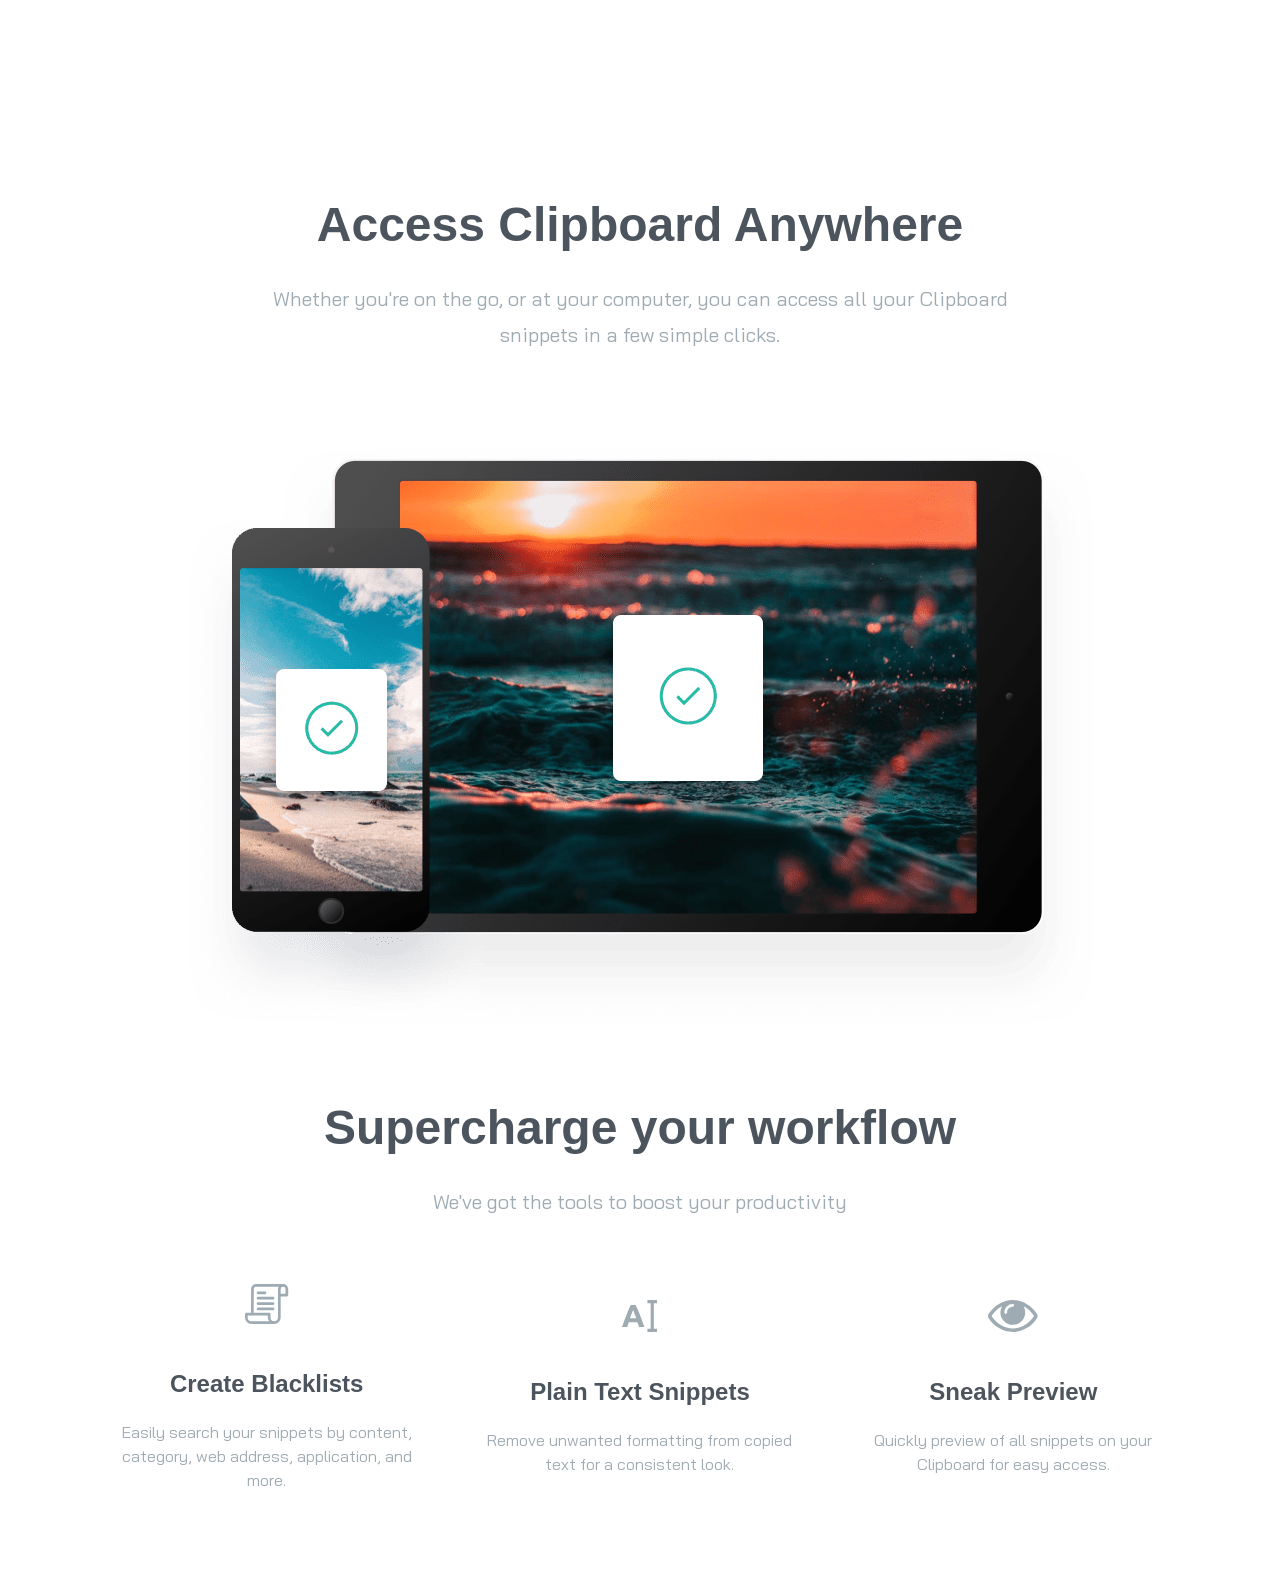
==== commit d1786a2d: "supercharge section" ====
--- a/src/index.html
+++ b/src/index.html
@@ -58,9 +58,7 @@
     <section id="snippets">
       <div class="section-container my-20 px-10">
         <h3>Keep track of your snippets</h3>
-        <p
-          class="max-w-3xl mx-auto mb-24 text-xl leading-9 text-center text-grayishBlue"
-        >
+        <p class="section-content mb-24">
           Clipboard instantly stores any item you copy in the cloud, meaning you
           can access your snippets immediately on all your devices. Our Mac and
           iOS apps will help you organize everything.
@@ -119,9 +117,7 @@
     <section id="access">
       <div class="section-container my-20">
         <h3>Access Clipboard Anywhere</h3>
-        <p
-          class="max-w-3xl mx-auto mb-24 text-xl leading-9 text-center text-grayishBlue"
-        >
+        <p class="section-content mb-24">
           Whether you're on the go, or at your computer, you can access all your
           Clipboard snippets in a few simple clicks.
         </p>
@@ -129,5 +125,48 @@
         <img src="images/image-devices.png" alt="" class="mx-auto" />
       </div>
     </section>
+
+    <!-- Supercharge Section -->
+    <section id="supercharge">
+      <div class="section-container my-20">
+        <h3>Supercharge your workflow</h3>
+        <p class="section-content mb-16">
+          We've got the tools to boost your productivity
+        </p>
+
+        <!-- Items Container -->
+        <div
+          class="flex flex-col items-center justify-between space-y-16 md:flex-row md:space-y-0 md:space-x-12"
+        >
+          <!-- Item 1 -->
+          <div class="flex flex-col items-center space-y-5">
+            <img src="images/icon-blacklist.svg" alt="" class="mb-6" />
+            <h5>Create Blacklists</h5>
+            <p class="max-w-md text-grayishBlue">
+              Easily search your snippets by content, category, web address,
+              application, and more.
+            </p>
+          </div>
+
+          <!-- Item 2 -->
+          <div class="flex flex-col items-center space-y-5">
+            <img src="images/icon-text.svg" alt="" class="mb-6" />
+            <h5>Plain Text Snippets</h5>
+            <p class="max-w-md text-grayishBlue">
+              Remove unwanted formatting from copied text for a consistent look.
+            </p>
+          </div>
+
+          <!-- Item 3 -->
+          <div class="flex flex-col items-center space-y-5">
+            <img src="images/icon-preview.svg" alt="" class="mb-6" />
+            <h5>Sneak Preview</h5>
+            <p class="max-w-md text-grayishBlue">
+              Quickly preview of all snippets on your Clipboard for easy access.
+            </p>
+          </div>
+        </div>
+      </div>
+    </section>
   </body>
 </html>
--- a/css/style.css
+++ b/css/style.css
@@ -614,6 +614,10 @@
   margin-bottom: 3rem;
 }
 
+.mb-16 {
+  margin-bottom: 4rem;
+}
+
 .mb-24 {
   margin-bottom: 6rem;
 }
@@ -622,6 +626,10 @@
   margin-bottom: 10rem;
 }
 
+.mb-6 {
+  margin-bottom: 1.5rem;
+}
+
 .mt-16 {
   margin-top: 4rem;
 }
@@ -640,6 +648,14 @@
 
 .flex-col {
   flex-direction: column;
+}
+
+.items-center {
+  align-items: center;
+}
+
+.justify-between {
+  justify-content: space-between;
 }
 
 .space-y-12 > :not([hidden]) ~ :not([hidden]) {
@@ -648,6 +664,18 @@
   margin-bottom: calc(3rem * var(--tw-space-y-reverse));
 }
 
+.space-y-16 > :not([hidden]) ~ :not([hidden]) {
+  --tw-space-y-reverse: 0;
+  margin-top: calc(4rem * calc(1 - var(--tw-space-y-reverse)));
+  margin-bottom: calc(4rem * var(--tw-space-y-reverse));
+}
+
+.space-y-5 > :not([hidden]) ~ :not([hidden]) {
+  --tw-space-y-reverse: 0;
+  margin-top: calc(1.25rem * calc(1 - var(--tw-space-y-reverse)));
+  margin-bottom: calc(1.25rem * var(--tw-space-y-reverse));
+}
+
 .rounded-full {
   border-radius: 9999px;
 }
@@ -680,10 +708,6 @@
   padding-top: 4rem;
 }
 
-.text-center {
-  text-align: center;
-}
-
 .text-2xl {
   font-size: 1.5rem;
   line-height: 2rem;
@@ -692,10 +716,6 @@
 .text-xl {
   font-size: 1.25rem;
   line-height: 1.75rem;
-}
-
-.leading-9 {
-  line-height: 2.25rem;
 }
 
 .text-grayishBlue {
@@ -722,6 +742,17 @@
   text-align: center;
 }
 
+.section-content {
+  margin-left: auto;
+  margin-right: auto;
+  max-width: 48rem;
+  text-align: center;
+  font-size: 1.25rem;
+  line-height: 2.25rem;
+  --tw-text-opacity: 1;
+  color: hsl(201 11% 66% / var(--tw-text-opacity));
+}
+
 .button-container {
   display: flex;
   width: 100%;
@@ -790,12 +821,24 @@
     flex-direction: row;
   }
 
+  .md\:space-x-12 > :not([hidden]) ~ :not([hidden]) {
+    --tw-space-x-reverse: 0;
+    margin-right: calc(3rem * var(--tw-space-x-reverse));
+    margin-left: calc(3rem * calc(1 - var(--tw-space-x-reverse)));
+  }
+
   .md\:space-x-32 > :not([hidden]) ~ :not([hidden]) {
     --tw-space-x-reverse: 0;
     margin-right: calc(8rem * var(--tw-space-x-reverse));
     margin-left: calc(8rem * calc(1 - var(--tw-space-x-reverse)));
   }
 
+  .md\:space-y-0 > :not([hidden]) ~ :not([hidden]) {
+    --tw-space-y-reverse: 0;
+    margin-top: calc(0px * calc(1 - var(--tw-space-y-reverse)));
+    margin-bottom: calc(0px * var(--tw-space-y-reverse));
+  }
+
   .md\:pl-16 {
     padding-left: 4rem;
   }
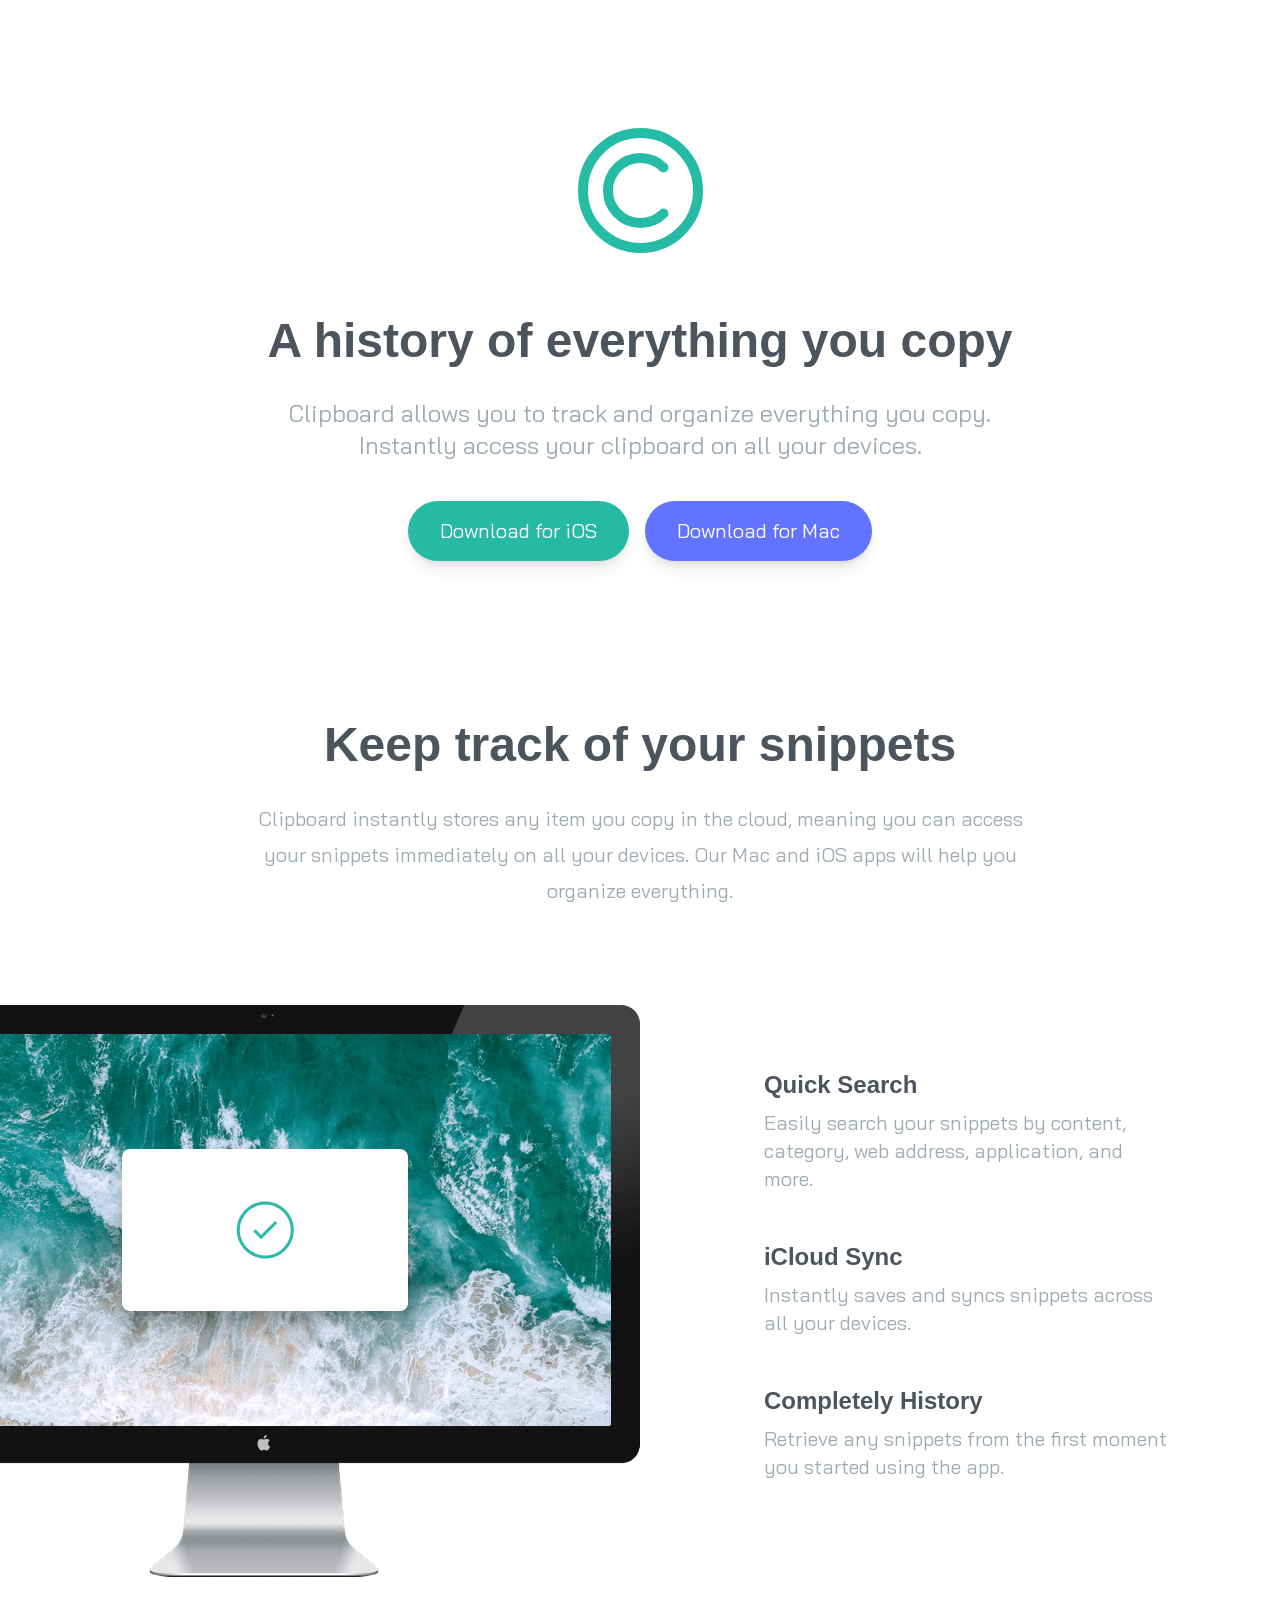
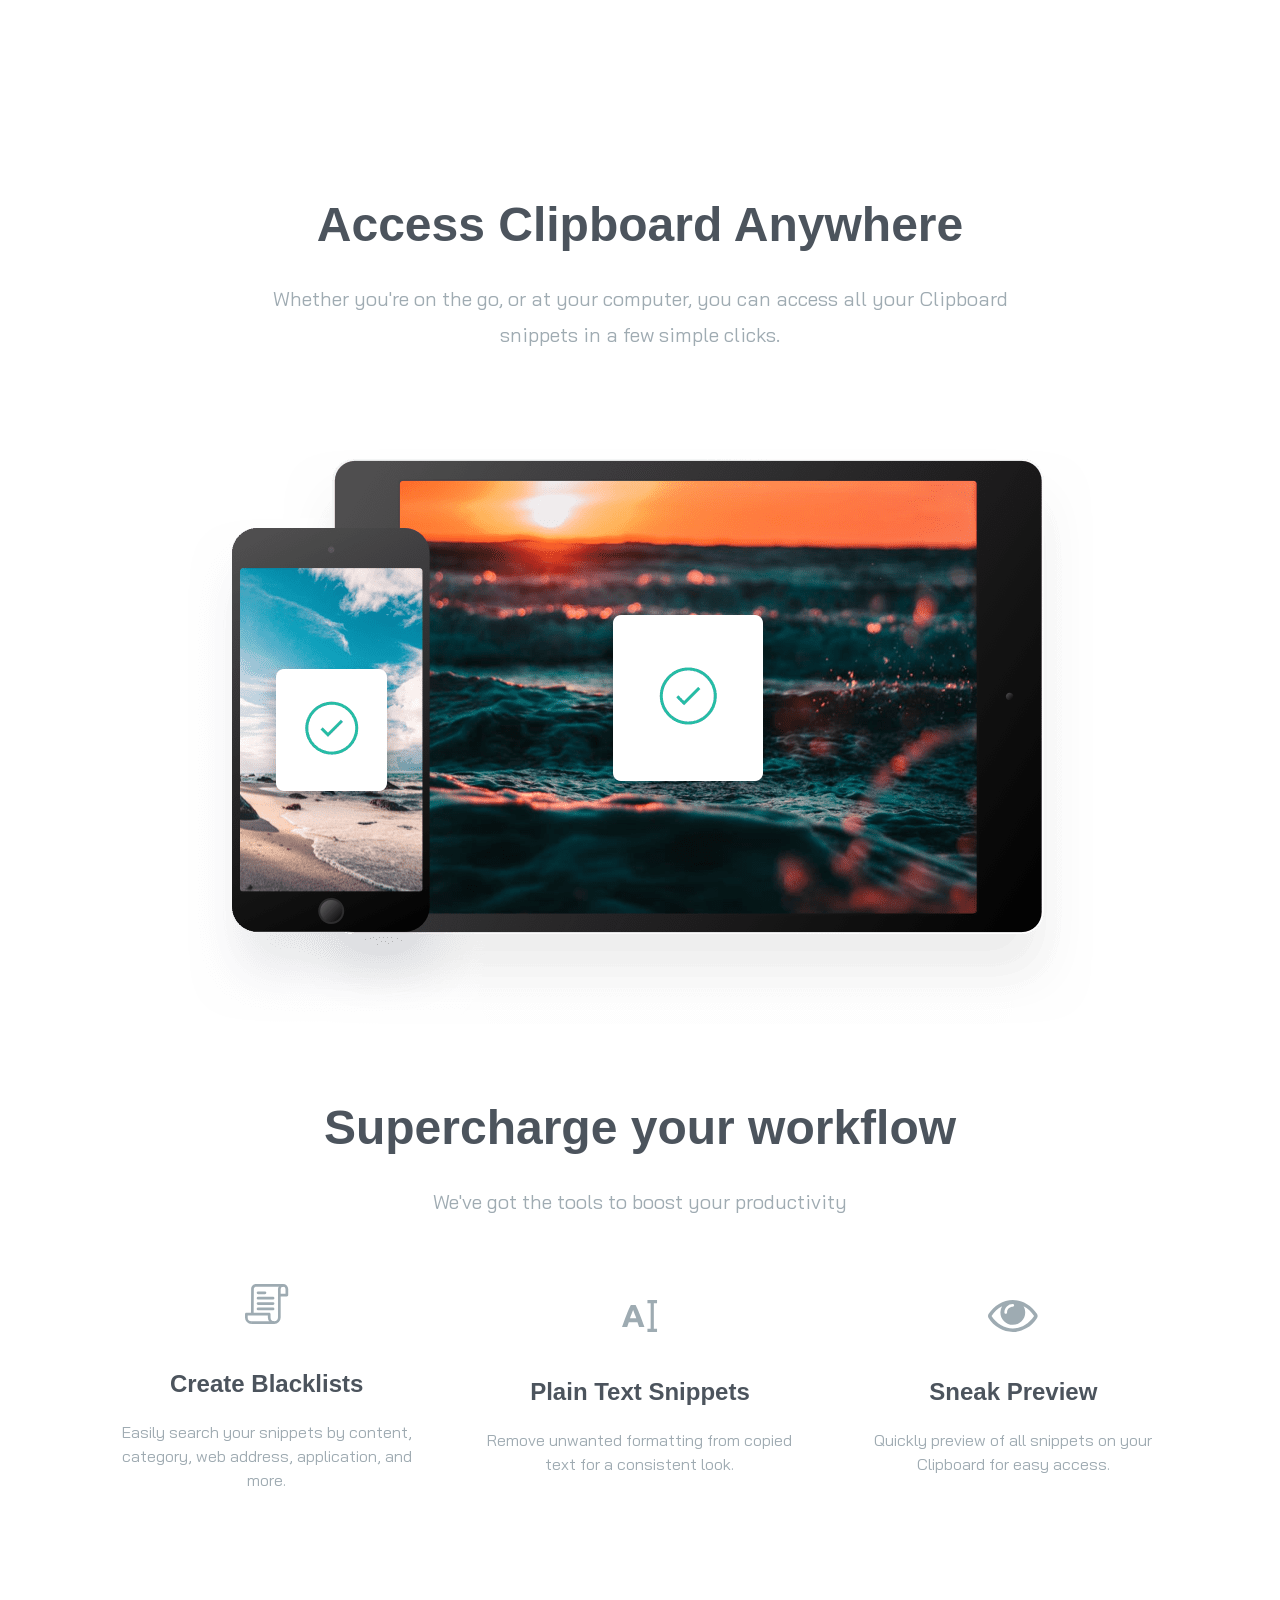
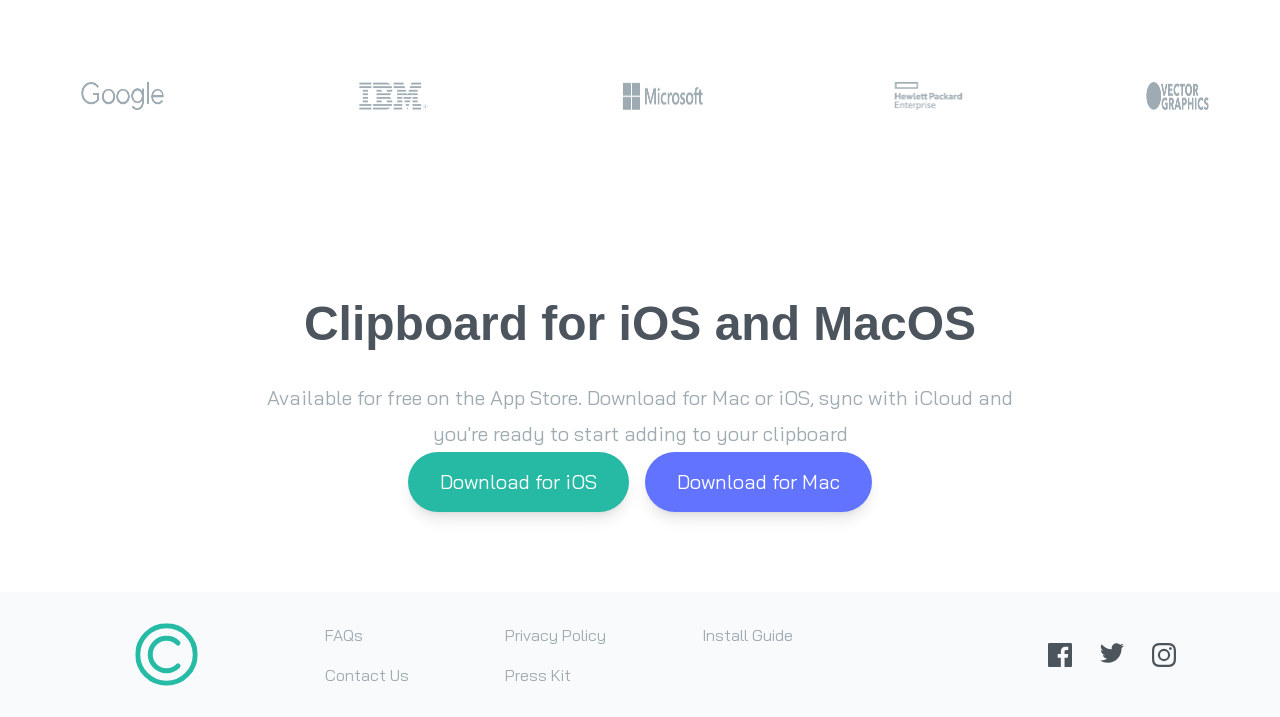
==== commit e089896c: "references and footer" ====
--- a/src/index.html
+++ b/src/index.html
@@ -10,7 +10,7 @@
       rel="stylesheet"
     />
     <link rel="stylesheet" href="../css//style.css" />
-    <title>Clipboard</title>
+    <title>Clipboard Website</title>
   </head>
   <body>
     <!-- Hero Section -->
@@ -168,5 +168,113 @@
         </div>
       </div>
     </section>
+
+    <!-- References Section -->
+    <section id="references">
+      <div
+        class="flex flex-col item-center justify-between max-w 6xl px-10 mx-auto space-y-16 my-44 md:flex-row md:space-y-0"
+      >
+        <img src="images/logo-google.png" alt="" class="scale-50" />
+        <img src="images/logo-ibm.png" alt="" class="scale-50" />
+        <img src="images/logo-microsoft.png" alt="" class="scale-50" />
+        <img src="images/logo-hp.png" alt="" class="scale-50" />
+        <img src="images/logo-vector-graphics.png" alt="" class="scale-50" />
+      </div>
+    </section>
+
+    <!-- Bottom CTA Section -->
+    <section id="bottom">
+      <div class="section-container my-20">
+        <h3>Clipboard for iOS and MacOS</h3>
+        <p class="section-content">
+          Available for free on the App Store. Download for Mac or iOS, sync
+          with iCloud and you're ready to start adding to your clipboard
+        </p>
+
+        <!-- Button Container -->
+        <div class="button-container mb-10">
+          <a
+            href="#"
+            class="p-4 px-8 rounded-full shadow-lg bg-strongCyan duration-200 hover:opacity-80"
+            >Download for iOS</a
+          >
+          <a
+            href="#"
+            class="p-4 px-8 rounded-full shadow-lg bg-lightBlue duration-200 hover:opacity-80"
+            >Download for Mac</a
+          >
+        </div>
+      </div>
+    </section>
+
+    <footer class="bg-gray-50">
+      <div class="section-container">
+        <div class="flex flex-col items-center justify-between md:flex-row">
+          <!-- Image -->
+          <img src="images/logo.svg" alt="" class="scale-50" />
+          <!-- Container for Menus & Social -->
+          <div
+            class="flex flex-col items-center justify-between flex-1 mb-10 space-y-6 md:flex-row md:mb-0 md:space-y-0 text-grayishBlue"
+          >
+            <!-- Menus -->
+            <div
+              class="flex flex-col space-y-4 md:flex-row md:ml-24 md:space-x-24 md:space-y-0"
+            >
+              <!-- Menu 1 -->
+              <div class="flex flex-col space-y-4 text-center md:text-left">
+                <div>
+                  <a href="#" class="hover:text-strongCyan">FAQs</a>
+                </div>
+                <div>
+                  <a href="#" class="hover:text-strongCyan">Contact Us</a>
+                </div>
+              </div>
+
+              <!-- Menu 2 -->
+              <div class="flex flex-col space-y-4 text-center md:text-left">
+                <div>
+                  <a href="#" class="hover:text-strongCyan">Privacy Policy</a>
+                </div>
+                <div>
+                  <a href="#" class="hover:text-strongCyan">Press Kit</a>
+                </div>
+              </div>
+
+              <!-- Menu 3 -->
+              <div class="flex flex-col space-y-4 text-center md:text-left">
+                <div>
+                  <a href="#" class="hover:text-strongCyan">Install Guide</a>
+                </div>
+              </div>
+            </div>
+
+            <!-- Social Icons -->
+            <div class="flex justify-between w-32 py-1">
+              <a href="#">
+                <img
+                  src="images/icon-facebook.svg"
+                  alt=""
+                  class="duration-200 ficon"
+                />
+              </a>
+              <a href="#">
+                <img
+                  src="images/icon-twitter.svg"
+                  alt=""
+                  class="duration-200 ficon"
+                />
+              </a>
+              <a href="#">
+                <img
+                  src="images/icon-instagram.svg"
+                  alt=""
+                  class="duration-200 ficon"
+                />
+              </a>
+            </div>
+          </div>
+        </div>
+      </div>
+    </footer>
   </body>
 </html>
--- a/css/style.css
+++ b/css/style.css
@@ -606,6 +606,11 @@
   margin-bottom: 5rem;
 }
 
+.my-44 {
+  margin-top: 11rem;
+  margin-bottom: 11rem;
+}
+
 .mb-10 {
   margin-bottom: 2.5rem;
 }
@@ -638,12 +643,26 @@
   display: flex;
 }
 
+.w-32 {
+  width: 8rem;
+}
+
 .max-w-3xl {
   max-width: 48rem;
 }
 
 .max-w-md {
   max-width: 28rem;
+}
+
+.flex-1 {
+  flex: 1 1 0%;
+}
+
+.scale-50 {
+  --tw-scale-x: .5;
+  --tw-scale-y: .5;
+  transform: translate(var(--tw-translate-x), var(--tw-translate-y)) rotate(var(--tw-rotate)) skewX(var(--tw-skew-x)) skewY(var(--tw-skew-y)) scaleX(var(--tw-scale-x)) scaleY(var(--tw-scale-y));
 }
 
 .flex-col {
@@ -670,14 +689,31 @@
   margin-bottom: calc(4rem * var(--tw-space-y-reverse));
 }
 
+.space-y-4 > :not([hidden]) ~ :not([hidden]) {
+  --tw-space-y-reverse: 0;
+  margin-top: calc(1rem * calc(1 - var(--tw-space-y-reverse)));
+  margin-bottom: calc(1rem * var(--tw-space-y-reverse));
+}
+
 .space-y-5 > :not([hidden]) ~ :not([hidden]) {
   --tw-space-y-reverse: 0;
   margin-top: calc(1.25rem * calc(1 - var(--tw-space-y-reverse)));
   margin-bottom: calc(1.25rem * var(--tw-space-y-reverse));
 }
 
+.space-y-6 > :not([hidden]) ~ :not([hidden]) {
+  --tw-space-y-reverse: 0;
+  margin-top: calc(1.5rem * calc(1 - var(--tw-space-y-reverse)));
+  margin-bottom: calc(1.5rem * var(--tw-space-y-reverse));
+}
+
 .rounded-full {
   border-radius: 9999px;
+}
+
+.bg-gray-50 {
+  --tw-bg-opacity: 1;
+  background-color: rgb(249 250 251 / var(--tw-bg-opacity));
 }
 
 .bg-lightBlue {
@@ -704,8 +740,17 @@
   padding-right: 2rem;
 }
 
+.py-1 {
+  padding-top: 0.25rem;
+  padding-bottom: 0.25rem;
+}
+
 .pt-16 {
   padding-top: 4rem;
+}
+
+.text-center {
+  text-align: center;
 }
 
 .text-2xl {
@@ -788,6 +833,11 @@
   }
 }
 
+.ficon:hover {
+  filter: invert(53%) sepia(68%) saturate(434%) hue-rotate(121deg)
+    brightness(101%) contrast(94%);
+}
+
 body {
   background-image: url("../src/images/bg-header-desktop.png");
   background-repeat: no-repeat;
@@ -800,6 +850,11 @@
   }
 }
 
+.hover\:text-strongCyan:hover {
+  --tw-text-opacity: 1;
+  color: hsl(171 66% 44% / var(--tw-text-opacity));
+}
+
 .hover\:opacity-80:hover {
   opacity: 0.8;
 }
@@ -809,8 +864,16 @@
     position: absolute;
   }
 
+  .md\:mb-0 {
+    margin-bottom: 0px;
+  }
+
   .md\:mb-60 {
     margin-bottom: 15rem;
+  }
+
+  .md\:ml-24 {
+    margin-left: 6rem;
   }
 
   .md\:w-1\/2 {
@@ -827,6 +890,12 @@
     margin-left: calc(3rem * calc(1 - var(--tw-space-x-reverse)));
   }
 
+  .md\:space-x-24 > :not([hidden]) ~ :not([hidden]) {
+    --tw-space-x-reverse: 0;
+    margin-right: calc(6rem * var(--tw-space-x-reverse));
+    margin-left: calc(6rem * calc(1 - var(--tw-space-x-reverse)));
+  }
+
   .md\:space-x-32 > :not([hidden]) ~ :not([hidden]) {
     --tw-space-x-reverse: 0;
     margin-right: calc(8rem * var(--tw-space-x-reverse));
